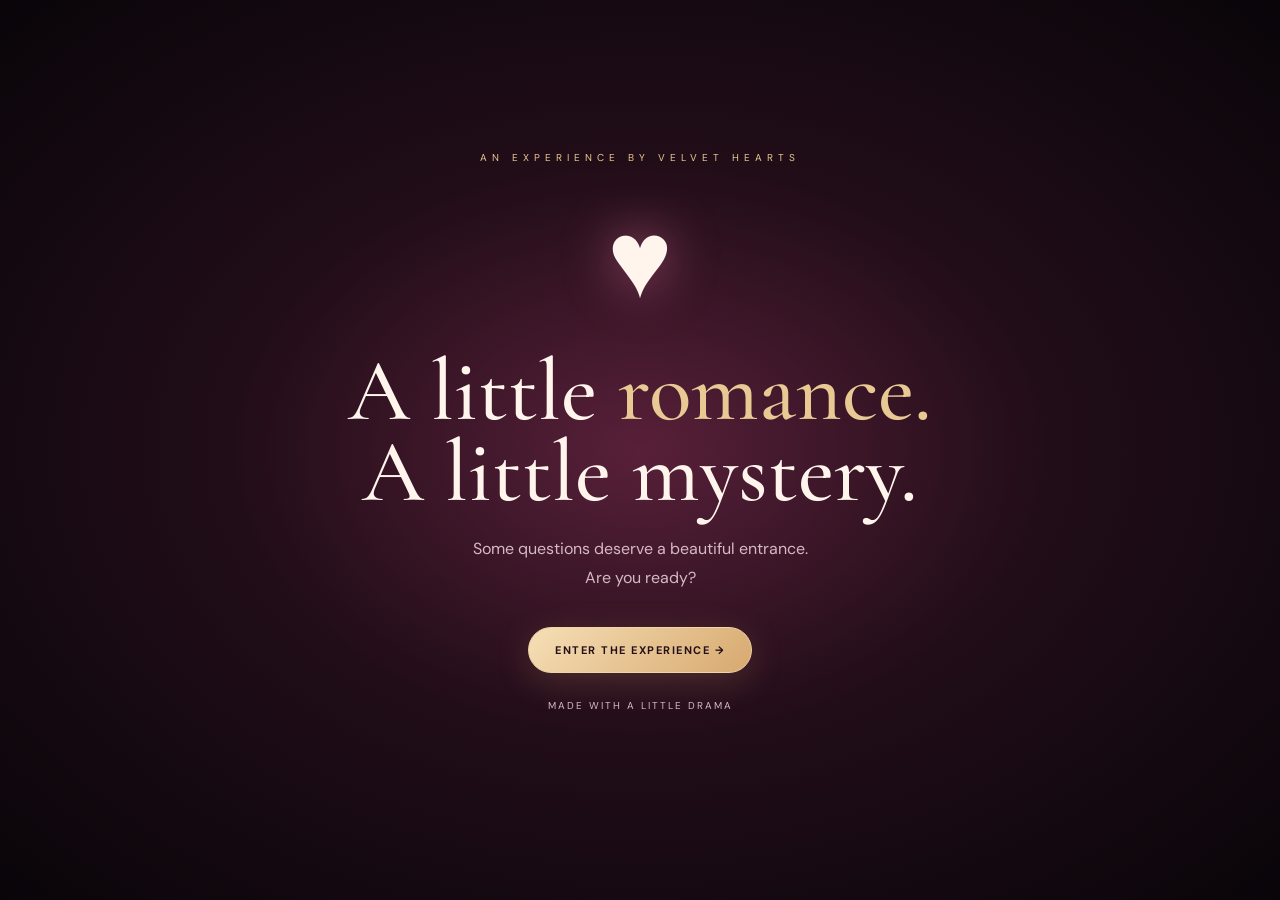
==== love-me/index.html @ 72090969 "Build complete Velvet Hearts website" ====
<!DOCTYPE html>
<html lang="en">
<head>
<meta charset="UTF-8">
<meta name="viewport" content="width=device-width, initial-scale=1.0">
<meta name="theme-color" content="#16090f">
<title>Velvet Hearts ❤️</title>

<link rel="preconnect" href="https://fonts.googleapis.com">
<link href="https://fonts.googleapis.com/css2?family=Cormorant+Garamond:wght@400;500;600;700&family=DM+Sans:wght@400;500;600;700&display=swap" rel="stylesheet">

<style>
:root {
  --wine: #4b142a;
  --rose: #e99ab0;
  --gold: #e8c994;
  --cream: #fff5ed;
  --muted: #d6b9c5;
}

* { box-sizing: border-box; }

body {
  margin: 0;
  min-height: 100vh;
  background:
    radial-gradient(ellipse at 50% 0%, #572038 0%, transparent 52%),
    linear-gradient(145deg, #10070c, #24101b 55%, #10070c);
  color: var(--cream);
  font-family: "DM Sans", sans-serif;
  overflow-x: hidden;
}

button, input { font: inherit; }

button { cursor: pointer; }

#intro {
  position: fixed;
  inset: 0;
  z-index: 10;
  display: grid;
  place-items: center;
  padding: 24px;
  text-align: center;
  background:
    radial-gradient(ellipse at center, #582039 0%, #210d18 45%, #090509 100%);
  transition: opacity 1s ease, visibility 1s ease;
}

#intro.hide {
  opacity: 0;
  visibility: hidden;
  pointer-events: none;
}

.intro-content {
  max-width: 650px;
  animation: rise 1.5s ease both;
}

.eyebrow {
  color: var(--gold);
  text-transform: uppercase;
  letter-spacing: 5px;
  font-size: 10px;
  margin-bottom: 24px;
}

.intro-heart {
  font-size: clamp(65px, 14vw, 110px);
  display: block;
  margin: 0 0 20px;
  filter: drop-shadow(0 0 25px #f27eab88);
  animation: heartbeat 2s infinite;
}

h1, h2, .serif {
  font-family: "Cormorant Garamond", Georgia, serif;
  font-weight: 500;
}

#intro h1 {
  font-size: clamp(48px, 10vw, 88px);
  line-height: .92;
  margin: 0 0 22px;
}

#intro p {
  color: var(--muted);
  line-height: 1.8;
  margin-bottom: 34px;
}

.gold { color: var(--gold); }

.primary-btn {
  border: 1px solid #f1d5a4;
  color: #251018;
  background: linear-gradient(135deg, #f6dfb6, #d7a96f);
  border-radius: 999px;
  padding: 15px 26px;
  letter-spacing: 1.5px;
  font-size: 11px;
  font-weight: 700;
  text-transform: uppercase;
  box-shadow: 0 8px 35px #d9a76c30;
  transition: transform .25s, box-shadow .25s;
}

.primary-btn:hover {
  transform: translateY(-3px);
  box-shadow: 0 12px 40px #d9a76c55;
}

#app {
  min-height: 100vh;
  display: grid;
  place-items: center;
  padding: 35px 18px;
}

.card {
  width: min(100%, 520px);
  position: relative;
  overflow: hidden;
  text-align: center;
  padding: clamp(28px, 7vw, 48px) clamp(20px, 6vw, 42px);
  border: 1px solid #f0c5d322;
  border-radius: 28px;
  background: linear-gradient(145deg, #ffffff0d, #ffffff04);
  box-shadow: 0 25px 100px #00000050, inset 0 1px #ffffff12;
  backdrop-filter: blur(18px);
  animation: rise .8s ease both;
}

.card::before {
  content: "";
  position: absolute;
  top: 0;
  left: 18%;
  right: 18%;
  height: 1px;
  background: linear-gradient(90deg, transparent, var(--gold), transparent);
}

.brand {
  font-size: 10px;
  letter-spacing: 4px;
  text-transform: uppercase;
  color: var(--gold);
  margin-bottom: 28px;
}

.screen { display: none; }
.screen.active { display: block; animation: rise .6s ease both; }

h2 {
  font-size: clamp(40px, 9vw, 62px);
  line-height: .98;
  margin: 12px 0 18px;
}

.description {
  color: var(--muted);
  line-height: 1.8;
  font-size: 14px;
  margin: 0 auto 26px;
  max-width: 360px;
}

.ornament {
  color: var(--rose);
  font-size: 27px;
  margin: 5px 0 16px;
}

input {
  width: 100%;
  border: 1px solid #f0c5d333;
  background: #ffffff08;
  color: white;
  border-radius: 14px;
  padding: 16px;
  outline: none;
  text-align: center;
  margin-bottom: 16px;
}

input::placeholder { color: #c6a7b4; }

input:focus { border-color: var(--rose); }

.actions {
  display: flex;
  flex-wrap: wrap;
  justify-content: center;
  gap: 12px;
  margin-top: 24px;
}

.secondary-btn {
  border: 1px solid #f0c5d344;
  color: var(--cream);
  background: #ffffff08;
  border-radius: 999px;
  padding: 14px 24px;
  transition: transform .2s, background .2s;
}

.secondary-btn:hover {
  transform: translateY(-2px);
  background: #ffffff15;
}

.big-heart {
  font-size: 55px;
  margin: 18px 0;
  animation: heartbeat 1.8s infinite;
}

.result-title {
  font-size: clamp(38px, 8vw, 56px);
  line-height: 1;
  margin: 14px 0;
}

.result-message {
  color: var(--muted);
  line-height: 1.9;
  font-size: 14px;
  margin: 20px 0;
}

.disclaimer {
  color: #d7b3c2;
  font-size: 11px;
  line-height: 1.7;
  margin-top: 25px;
}

footer {
  color: #b996a6;
  font-size: 10px;
  letter-spacing: 1px;
  margin-top: 28px;
}

.particle {
  position: fixed;
  bottom: -35px;
  z-index: 0;
  pointer-events: none;
  opacity: 0;
  animation: floatUp linear forwards;
}

#app { position: relative; z-index: 1; }

@keyframes rise {
  from { opacity: 0; transform: translateY(18px); }
  to { opacity: 1; transform: translateY(0); }
}

@keyframes heartbeat {
  0%, 100% { transform: scale(1); }
  12% { transform: scale(1.09); }
  24% { transform: scale(1); }
  36% { transform: scale(1.05); }
}

@keyframes floatUp {
  0% { opacity: 0; transform: translateY(0) rotate(0deg); }
  15% { opacity: .55; }
  85% { opacity: .35; }
  100% { opacity: 0; transform: translateY(-110vh) rotate(35deg); }
}

@media (prefers-reduced-motion: reduce) {
  *, *::before, *::after {
    animation-duration: .01ms !important;
    animation-iteration-count: 1 !important;
    scroll-behavior: auto !important;
  }
}
</style>
</head>

<body>

<section id="intro">
  <div class="intro-content">
    <div class="eyebrow">An experience by Velvet Hearts</div>
    <span class="intro-heart">♥</span>
    <h1>A little <span class="gold">romance.</span><br>A little mystery.</h1>
    <p>Some questions deserve a beautiful entrance.<br>Are you ready?</p>
    <button class="primary-btn" id="enterBtn">Enter the experience →</button>
    <p style="font-size:10px;letter-spacing:2px;margin-top:24px">MADE WITH A LITTLE DRAMA</p>
  </div>
</section>

<main id="app">
  <article class="card">
    <div class="brand">♥ Velvet Hearts ♥</div>

    <section id="nameScreen" class="screen active">
      <div class="ornament">✦</div>
      <p class="eyebrow">A private little question</p>
      <h2>Before we<br><span class="gold">begin...</span></h2>
      <p class="description">Tell me what to call you, so this little experience feels a little more personal.</p>
      <form id="nameForm">
        <input id="nameInput" type="text" maxlength="40" placeholder="Enter your name..." autocomplete="given-name" required>
        <button class="primary-btn" type="submit">Continue with love →</button>
      </form>
    </section>

    <section id="questionScreen" class="screen">
      <div class="ornament">♡</div>
      <p class="eyebrow">A question just for you</p>
      <h2 id="questionTitle">One little question...</h2>
      <p class="description">I've been meaning to ask you something. Take a breath, and choose honestly.</p>
      <div class="big-heart">💗</div>
      <h2 style="font-size:clamp(32px,7vw,45px)">Will you be my girlfriend?</h2>
      <div class="actions">
        <button id="yesBtn" class="primary-btn">YES ♥</button>
        <button id="noBtn" class="secondary-btn">No, sorry</button>
      </div>
    </section>

    <section id="resultScreen" class="screen">
      <div class="ornament">✦ ♡ ✦</div>
      <p class="eyebrow">The plot twist</p>
      <h2 class="result-title">Got you, <span id="resultName" class="gold">darling</span>!</h2>
      <div class="big-heart">😈</div>
      <p id="resultMessage" class="result-message"></p>
      <p class="disclaimer">No hard feelings, please. This was a playful prank, not a real relationship proposal. ❤️</p>
      <button id="restartBtn" class="primary-btn">Experience it again ↻</button>
    </section>

    <footer>MADE WITH DRAMA & A LITTLE MISCHIEF</footer>
  </article>
</main>

<script>
const intro = document.getElementById("intro");
const enterBtn = document.getElementById("enterBtn");
const nameForm = document.getElementById("nameForm");
const nameInput = document.getElementById("nameInput");
const questionTitle = document.getElementById("questionTitle");
const resultName = document.getElementById("resultName");
const resultMessage = document.getElementById("resultMessage");

let visitorName = "darling";
let introTimer;

function showScreen(id) {
  document.querySelectorAll(".screen").forEach(screen => {
    screen.classList.remove("active");
  });
  document.getElementById(id).classList.add("active");
}

function enterExperience() {
  intro.classList.add("hide");
  clearTimeout(introTimer);
}

enterBtn.addEventListener("click", enterExperience);

introTimer = setTimeout(enterExperience, 15000);

document.addEventListener("keydown", event => {
  if (event.key === "Escape") enterExperience();
});

nameForm.addEventListener("submit", event => {
  event.preventDefault();

  visitorName = nameInput.value.trim().slice(0, 40);
  if (!visitorName) {
    nameInput.focus();
    return;
  }

  questionTitle.textContent = `Alright, ${visitorName}...`;
  showScreen("questionScreen");
});

function revealPrank(answer) {
  resultName.textContent = visitorName;

  if (answer === "yes") {
    resultMessage.textContent =
      `Awww, ${visitorName}, you actually said YES! 😭❤️ I hope you didn't start planning our wedding already, because... I'm relationship intolerant. IT WAS A PRANK! 😂💀`;
  } else {
    resultMessage.textContent =
      `Wow, ${visitorName}! You said NO! 😂💔 Either way, I have a confession: I'm relationship intolerant. IT WAS A PRANK! You have officially survived Velvet Hearts. 😈❤️`;
  }

  showScreen("resultScreen");
  burstHearts();
}

document.getElementById("yesBtn").addEventListener("click", () => {
  revealPrank("yes");
});

document.getElementById("noBtn").addEventListener("click", () => {
  revealPrank("no");
});

document.getElementById("restartBtn").addEventListener("click", () => {
  nameInput.value = "";
  visitorName = "darling";
  showScreen("nameScreen");
});

function burstHearts() {
  for (let i = 0; i < 18; i++) {
    setTimeout(createParticle, i * 90);
  }
}

function createParticle() {
  const particle = document.createElement("span");
  particle.className = "particle";
  particle.textContent = ["♥", "♡", "✦", "💗"][Math.floor(Math.random() * 4)];
  particle.style.left = Math.random() * 100 + "vw";
  particle.style.fontSize = (12 + Math.random() * 18) + "px";
  particle.style.color = ["#e99ab0", "#e8c994", "#fff5ed"][Math.floor(Math.random() * 3)];
  particle.style.animationDuration = (5 + Math.random() * 5) + "s";
  document.body.appendChild(particle);
  particle.addEventListener("animationend", () => particle.remove());
}

setInterval(createParticle, 900);
</script>
</body>
</html>
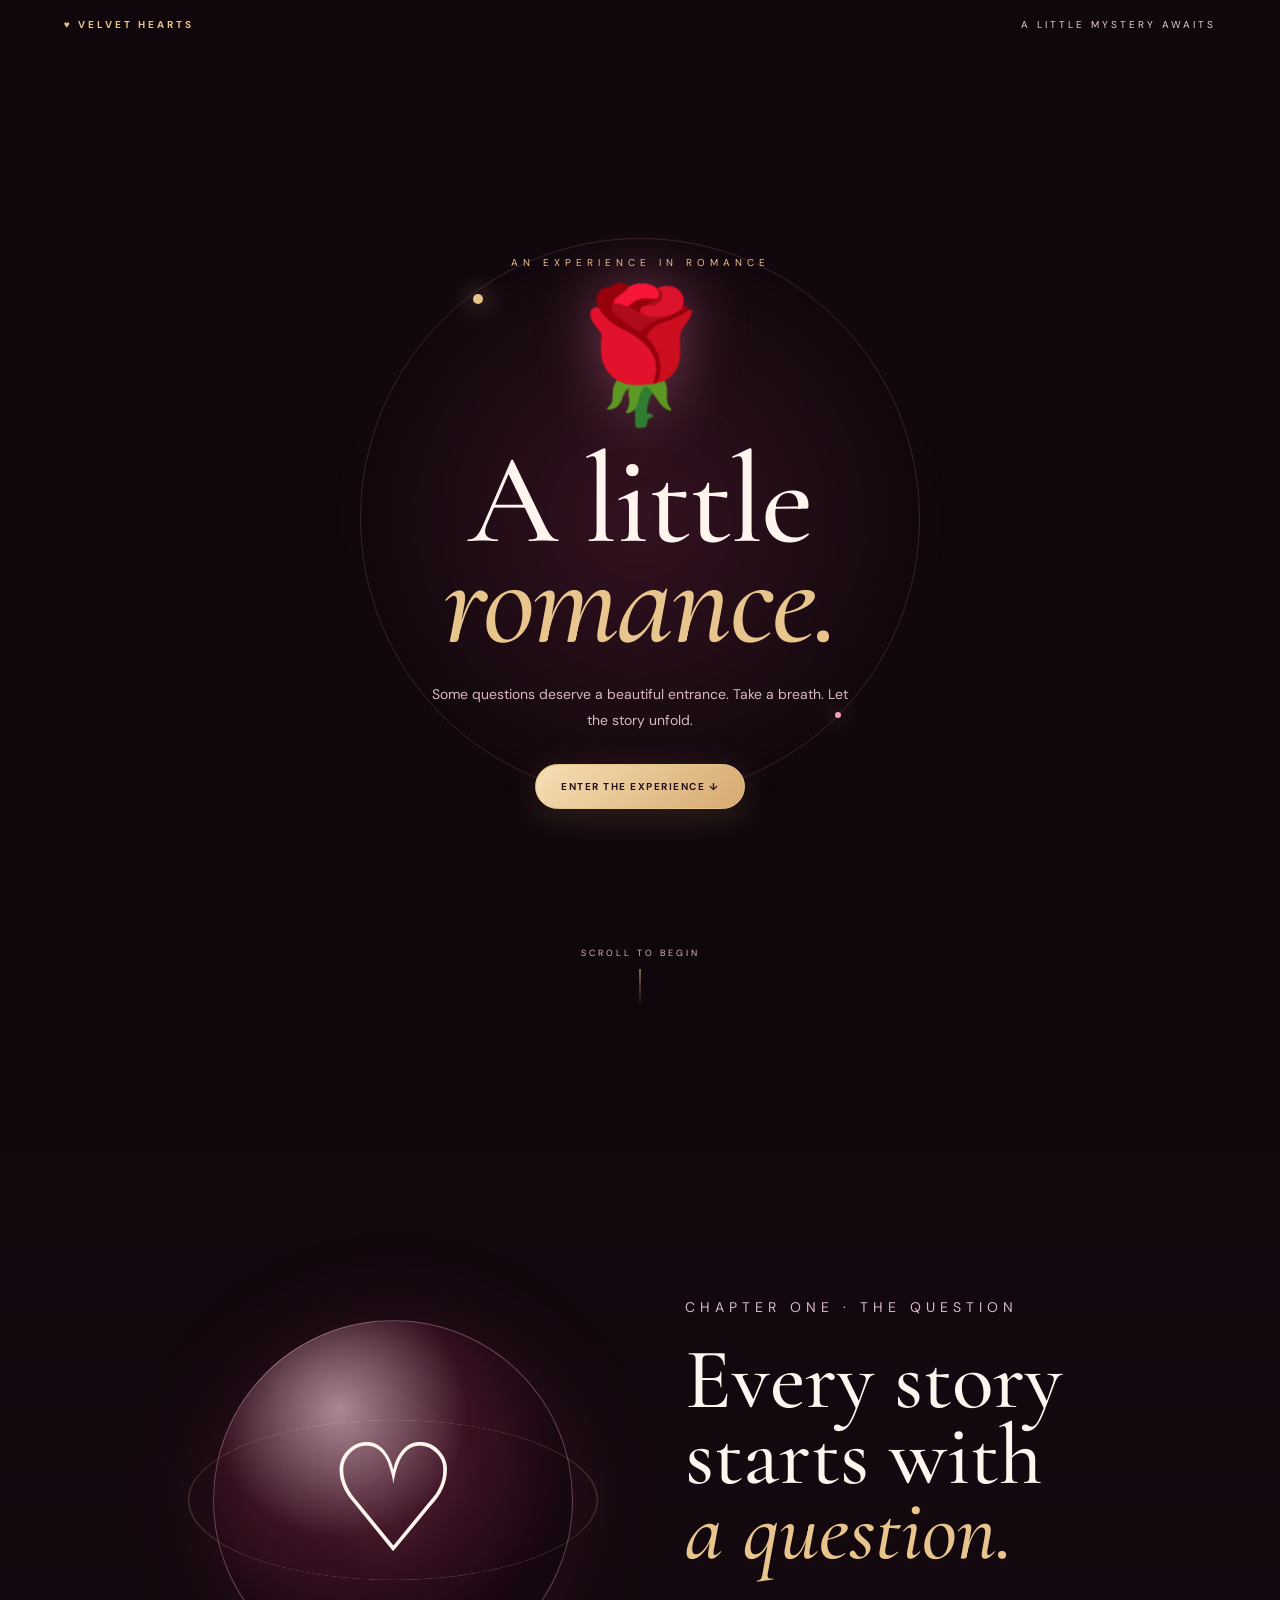
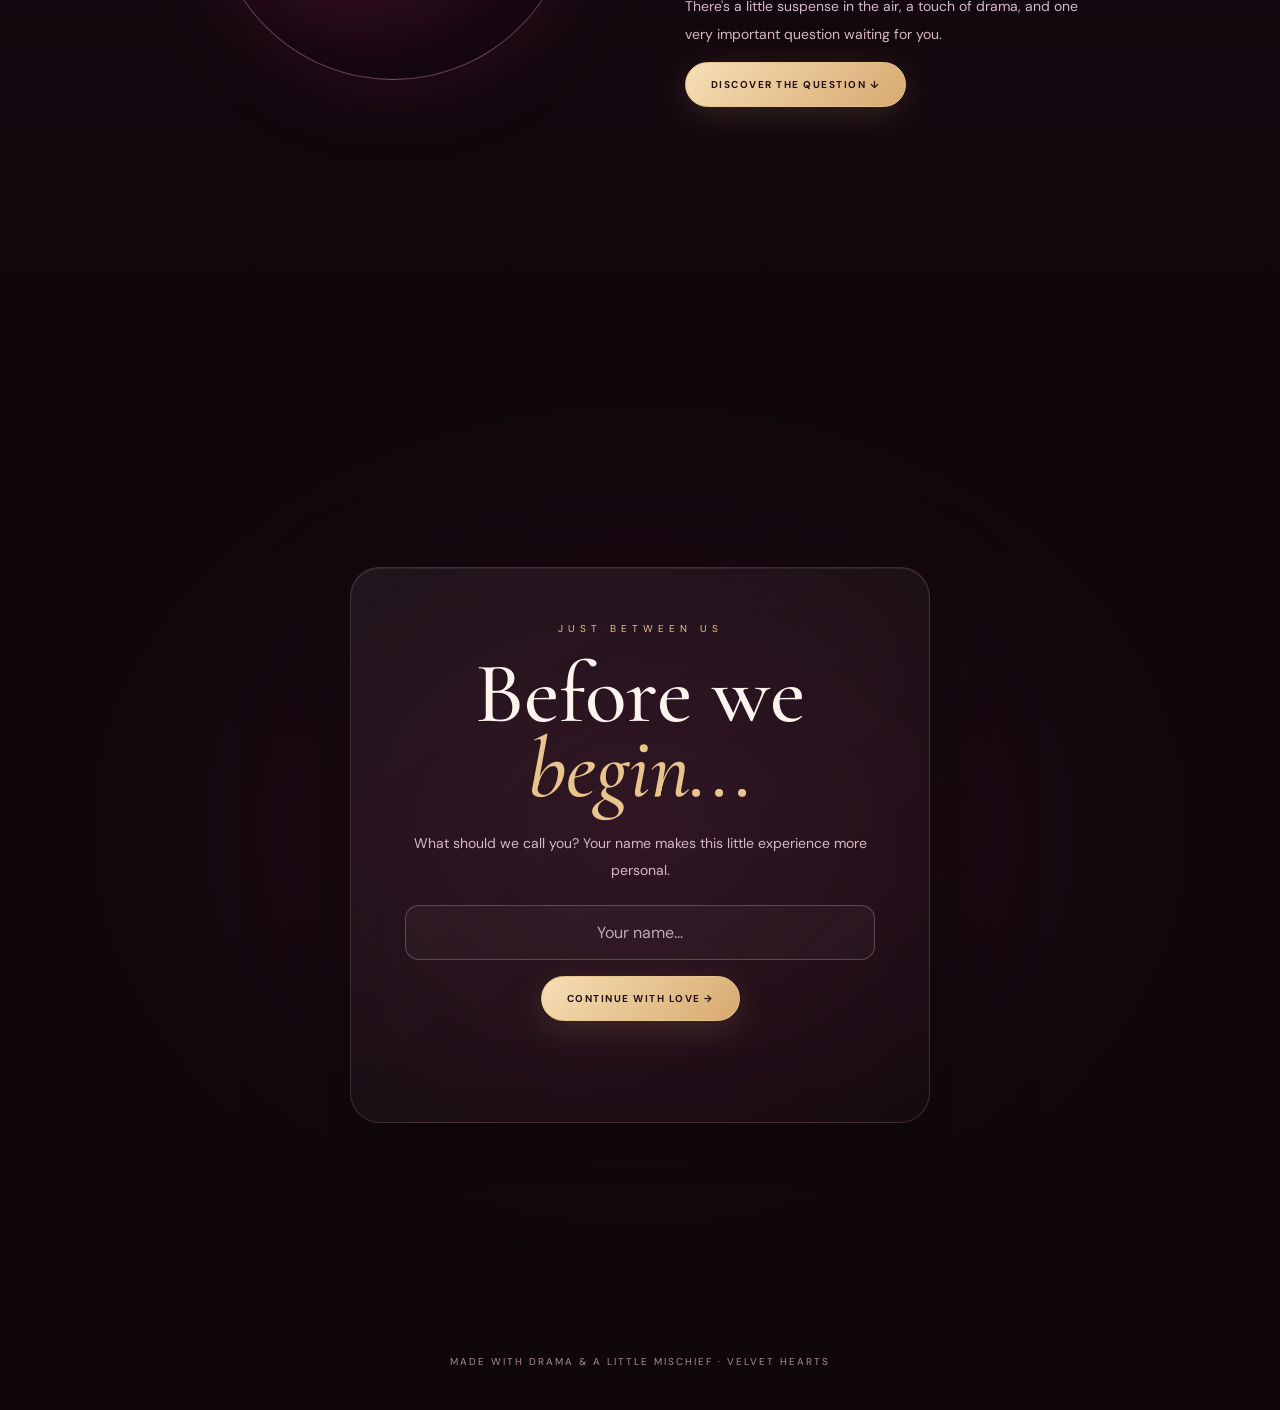
==== commit 953582f4: "Update Festus website link preview" ====
--- a/love-me/index.html
+++ b/love-me/index.html
@@ -1,440 +1,156 @@
-
-<!DOCTYPE html>
+<!doctype html>
 <html lang="en">
 <head>
-<meta charset="UTF-8">
-<meta name="viewport" content="width=device-width, initial-scale=1.0">
-<meta name="theme-color" content="#16090f">
-<title>Velvet Hearts ❤️</title>
-
+<meta charset="utf-8">
+<meta name="viewport" content="width=device-width, initial-scale=1">
+<meta name="theme-color" content="#170910">
+<title>Festus — A Cinematic Little Surprise</title>
+<meta name="description" content="A cinematic little romantic surprise by Festus.">
+<meta property="og:title" content="Festus — A Cinematic Little Surprise">
+<meta property="og:description" content="A cinematic little romantic surprise by Festus.">
+<meta property="og:type" content="website">
+<meta property="og:url" content="https://festimo180.github.io/code-timer/">
 <link rel="preconnect" href="https://fonts.googleapis.com">
+<link rel="preconnect" href="https://fonts.gstatic.com" crossorigin>
 <link href="https://fonts.googleapis.com/css2?family=Cormorant+Garamond:wght@400;500;600;700&family=DM+Sans:wght@400;500;600;700&display=swap" rel="stylesheet">
-
 <style>
-:root {
-  --wine: #4b142a;
-  --rose: #e99ab0;
-  --gold: #e8c994;
-  --cream: #fff5ed;
-  --muted: #d6b9c5;
-}
-
-* { box-sizing: border-box; }
-
-body {
-  margin: 0;
-  min-height: 100vh;
-  background:
-    radial-gradient(ellipse at 50% 0%, #572038 0%, transparent 52%),
-    linear-gradient(145deg, #10070c, #24101b 55%, #10070c);
-  color: var(--cream);
-  font-family: "DM Sans", sans-serif;
-  overflow-x: hidden;
-}
-
-button, input { font: inherit; }
-
-button { cursor: pointer; }
-
-#intro {
-  position: fixed;
-  inset: 0;
-  z-index: 10;
-  display: grid;
-  place-items: center;
-  padding: 24px;
-  text-align: center;
-  background:
-    radial-gradient(ellipse at center, #582039 0%, #210d18 45%, #090509 100%);
-  transition: opacity 1s ease, visibility 1s ease;
-}
-
-#intro.hide {
-  opacity: 0;
-  visibility: hidden;
-  pointer-events: none;
-}
-
-.intro-content {
-  max-width: 650px;
-  animation: rise 1.5s ease both;
-}
-
-.eyebrow {
-  color: var(--gold);
-  text-transform: uppercase;
-  letter-spacing: 5px;
-  font-size: 10px;
-  margin-bottom: 24px;
-}
-
-.intro-heart {
-  font-size: clamp(65px, 14vw, 110px);
-  display: block;
-  margin: 0 0 20px;
-  filter: drop-shadow(0 0 25px #f27eab88);
-  animation: heartbeat 2s infinite;
-}
-
-h1, h2, .serif {
-  font-family: "Cormorant Garamond", Georgia, serif;
-  font-weight: 500;
-}
-
-#intro h1 {
-  font-size: clamp(48px, 10vw, 88px);
-  line-height: .92;
-  margin: 0 0 22px;
-}
-
-#intro p {
-  color: var(--muted);
-  line-height: 1.8;
-  margin-bottom: 34px;
-}
-
-.gold { color: var(--gold); }
-
-.primary-btn {
-  border: 1px solid #f1d5a4;
-  color: #251018;
-  background: linear-gradient(135deg, #f6dfb6, #d7a96f);
-  border-radius: 999px;
-  padding: 15px 26px;
-  letter-spacing: 1.5px;
-  font-size: 11px;
-  font-weight: 700;
-  text-transform: uppercase;
-  box-shadow: 0 8px 35px #d9a76c30;
-  transition: transform .25s, box-shadow .25s;
-}
-
-.primary-btn:hover {
-  transform: translateY(-3px);
-  box-shadow: 0 12px 40px #d9a76c55;
-}
-
-#app {
-  min-height: 100vh;
-  display: grid;
-  place-items: center;
-  padding: 35px 18px;
-}
-
-.card {
-  width: min(100%, 520px);
-  position: relative;
-  overflow: hidden;
-  text-align: center;
-  padding: clamp(28px, 7vw, 48px) clamp(20px, 6vw, 42px);
-  border: 1px solid #f0c5d322;
-  border-radius: 28px;
-  background: linear-gradient(145deg, #ffffff0d, #ffffff04);
-  box-shadow: 0 25px 100px #00000050, inset 0 1px #ffffff12;
-  backdrop-filter: blur(18px);
-  animation: rise .8s ease both;
-}
-
-.card::before {
-  content: "";
-  position: absolute;
-  top: 0;
-  left: 18%;
-  right: 18%;
-  height: 1px;
-  background: linear-gradient(90deg, transparent, var(--gold), transparent);
-}
-
-.brand {
-  font-size: 10px;
-  letter-spacing: 4px;
-  text-transform: uppercase;
-  color: var(--gold);
-  margin-bottom: 28px;
-}
-
-.screen { display: none; }
-.screen.active { display: block; animation: rise .6s ease both; }
-
-h2 {
-  font-size: clamp(40px, 9vw, 62px);
-  line-height: .98;
-  margin: 12px 0 18px;
-}
-
-.description {
-  color: var(--muted);
-  line-height: 1.8;
-  font-size: 14px;
-  margin: 0 auto 26px;
-  max-width: 360px;
-}
-
-.ornament {
-  color: var(--rose);
-  font-size: 27px;
-  margin: 5px 0 16px;
-}
-
-input {
-  width: 100%;
-  border: 1px solid #f0c5d333;
-  background: #ffffff08;
-  color: white;
-  border-radius: 14px;
-  padding: 16px;
-  outline: none;
-  text-align: center;
-  margin-bottom: 16px;
-}
-
-input::placeholder { color: #c6a7b4; }
-
-input:focus { border-color: var(--rose); }
-
-.actions {
-  display: flex;
-  flex-wrap: wrap;
-  justify-content: center;
-  gap: 12px;
-  margin-top: 24px;
-}
-
-.secondary-btn {
-  border: 1px solid #f0c5d344;
-  color: var(--cream);
-  background: #ffffff08;
-  border-radius: 999px;
-  padding: 14px 24px;
-  transition: transform .2s, background .2s;
-}
-
-.secondary-btn:hover {
-  transform: translateY(-2px);
-  background: #ffffff15;
-}
-
-.big-heart {
-  font-size: 55px;
-  margin: 18px 0;
-  animation: heartbeat 1.8s infinite;
-}
-
-.result-title {
-  font-size: clamp(38px, 8vw, 56px);
-  line-height: 1;
-  margin: 14px 0;
-}
-
-.result-message {
-  color: var(--muted);
-  line-height: 1.9;
-  font-size: 14px;
-  margin: 20px 0;
-}
-
-.disclaimer {
-  color: #d7b3c2;
-  font-size: 11px;
-  line-height: 1.7;
-  margin-top: 25px;
-}
-
-footer {
-  color: #b996a6;
-  font-size: 10px;
-  letter-spacing: 1px;
-  margin-top: 28px;
-}
-
-.particle {
-  position: fixed;
-  bottom: -35px;
-  z-index: 0;
-  pointer-events: none;
-  opacity: 0;
-  animation: floatUp linear forwards;
-}
-
-#app { position: relative; z-index: 1; }
-
-@keyframes rise {
-  from { opacity: 0; transform: translateY(18px); }
-  to { opacity: 1; transform: translateY(0); }
-}
-
-@keyframes heartbeat {
-  0%, 100% { transform: scale(1); }
-  12% { transform: scale(1.09); }
-  24% { transform: scale(1); }
-  36% { transform: scale(1.05); }
-}
-
-@keyframes floatUp {
-  0% { opacity: 0; transform: translateY(0) rotate(0deg); }
-  15% { opacity: .55; }
-  85% { opacity: .35; }
-  100% { opacity: 0; transform: translateY(-110vh) rotate(35deg); }
-}
-
-@media (prefers-reduced-motion: reduce) {
-  *, *::before, *::after {
-    animation-duration: .01ms !important;
-    animation-iteration-count: 1 !important;
-    scroll-behavior: auto !important;
-  }
-}
+:root{--wine:#250b19;--wine2:#4c142d;--rose:#f0a0b8;--gold:#e8c58c;--cream:#fff4ee;--muted:#d5b9c5}
+*{box-sizing:border-box}
+html{scroll-behavior:smooth;background:#10070c}
+body{margin:0;background:#10070c;color:var(--cream);font-family:"DM Sans",sans-serif;overflow-x:hidden}
+body::before{content:"";position:fixed;inset:0;z-index:-2;background:radial-gradient(ellipse at 50% 5%,#572038 0%,transparent 46%),linear-gradient(150deg,#10070c,#21101b 52%,#0b0609)}
+button,input{font:inherit}button{cursor:pointer}
+a{color:inherit}
+#petals{position:fixed;inset:0;pointer-events:none;z-index:5;overflow:hidden}
+.petal{position:absolute;top:-8vh;color:var(--rose);opacity:0;animation:fall linear forwards;text-shadow:0 0 18px #f0a0b866}
+@keyframes fall{0%{transform:translate3d(0,-5vh,0) rotate(0);opacity:0}10%{opacity:.6}90%{opacity:.4}100%{transform:translate3d(var(--drift),115vh,0) rotate(500deg);opacity:0}}
+.nav{position:fixed;z-index:20;top:0;left:0;width:100%;display:flex;justify-content:space-between;align-items:center;padding:18px clamp(18px,5vw,64px);background:linear-gradient(#12070dbb,transparent);font-size:10px;letter-spacing:3px;text-transform:uppercase}
+.brand{color:var(--gold);font-weight:700}
+.nav-note{color:#e8cfdb}
+.scene{position:relative;min-height:100svh;display:grid;place-items:center;padding:100px 22px 70px;isolation:isolate}
+.hero{min-height:115svh;overflow:hidden;text-align:center}
+.hero-glow{position:absolute;width:min(75vw,650px);aspect-ratio:1;border-radius:50%;background:radial-gradient(circle,#b53c6c38,transparent 66%);filter:blur(8px);animation:glow 7s ease-in-out infinite alternate;z-index:-1}
+@keyframes glow{from{transform:scale(.8) translateY(20px)}to{transform:scale(1.15) translateY(-25px)}}
+.orbit{position:absolute;width:min(78vw,560px);aspect-ratio:1;border:1px solid #f0a0b82b;border-radius:50%;animation:orbit 28s linear infinite;z-index:-1}
+.orbit:before,.orbit:after{content:"";position:absolute;width:10px;height:10px;border-radius:50%;background:var(--gold);box-shadow:0 0 24px var(--gold)}
+.orbit:before{top:10%;left:20%}.orbit:after{bottom:14%;right:14%;width:6px;height:6px;background:var(--rose)}
+@keyframes orbit{to{transform:rotate(360deg)}}
+.rose-emblem{font-size:clamp(68px,14vw,130px);line-height:1;filter:drop-shadow(0 0 30px #f078a066);animation:float 5s ease-in-out infinite;display:block;margin:20px 0 30px}
+@keyframes float{0%,100%{transform:translateY(0) rotate(-4deg) scale(1)}50%{transform:translateY(-18px) rotate(5deg) scale(1.05)}}
+.kicker{font-size:10px;letter-spacing:5px;text-transform:uppercase;color:var(--gold);margin:0 0 22px}
+h1,h2,.serif{font-family:"Cormorant Garamond",Georgia,serif;font-weight:500}
+.hero h1{font-size:clamp(58px,12vw,128px);line-height:.78;letter-spacing:-2px;margin:0}
+.hero h1 span{color:var(--gold);font-style:italic}
+.hero-copy{max-width:440px;color:var(--muted);line-height:1.9;font-size:14px;margin:30px auto}
+.btn{border:1px solid var(--gold);border-radius:999px;padding:15px 25px;background:linear-gradient(135deg,#f6dfb6,#d7a96f);color:#251018;text-transform:uppercase;font-size:10px;font-weight:700;letter-spacing:1.5px;box-shadow:0 8px 36px #d9a76c2c;transition:transform .25s,box-shadow .25s}
+.btn:hover{transform:translateY(-3px);box-shadow:0 12px 42px #d9a76c55}
+.scroll-cue{position:absolute;bottom:28px;left:50%;transform:translateX(-50%);font-size:9px;letter-spacing:3px;text-transform:uppercase;color:#d8b8c7;display:grid;gap:10px;justify-items:center}
+.scroll-cue i{display:block;width:1px;height:38px;background:linear-gradient(var(--gold),transparent);animation:cue 1.5s infinite}
+@keyframes cue{50%{transform:scaleY(.5);transform-origin:top}}
+.story{background:linear-gradient(180deg,transparent,#170912aa,transparent)}
+.story-inner{width:min(100%,900px);display:grid;grid-template-columns:1fr 1fr;gap:clamp(30px,7vw,90px);align-items:center}
+.story-art{position:relative;min-height:440px;display:grid;place-items:center}
+.glass-orb{width:min(70vw,360px);aspect-ratio:1;border-radius:50%;display:grid;place-items:center;background:radial-gradient(circle at 35% 25%,#f6c8d7aa,#a72d5b44 36%,#210a17 70%);border:1px solid #f3c3d64d;box-shadow:inset -20px -25px 70px #09040999,0 0 100px #d8497a20;animation:float 6s ease-in-out infinite}
+.glass-orb span{font-size:clamp(80px,15vw,150px);filter:drop-shadow(0 0 24px #ffb0c877)}
+.ring{position:absolute;width:min(80vw,410px);aspect-ratio:1;border:1px solid #e8c58c4d;border-radius:50%;transform:rotateX(67deg) rotate(-18deg);animation:ring 12s linear infinite}
+@keyframes ring{to{transform:rotateX(67deg) rotate(342deg)}}
+.story h2,.question h2{font-size:clamp(48px,8vw,86px);line-height:.88;margin:0 0 22px}
+.story h2 span,.question h2 span{color:var(--gold);font-style:italic}
+.story p{font-size:14px;line-height:2;color:var(--muted);max-width:420px}
+.question{min-height:110svh;text-align:center;background:radial-gradient(ellipse at center,#43152b88,transparent 62%)}
+.panel{width:min(100%,580px);padding:clamp(26px,6vw,54px);border:1px solid #f0c5d32b;border-radius:30px;background:linear-gradient(145deg,#ffffff0d,#ffffff03);box-shadow:0 30px 100px #0007,inset 0 1px #ffffff12;backdrop-filter:blur(18px)}
+.field{width:100%;border:1px solid #f0c5d344;background:#ffffff08;color:white;border-radius:14px;padding:16px;margin:8px 0 16px;outline:none;text-align:center}
+.field:focus{border-color:var(--rose)}
+.field::placeholder{color:#c6a7b4}
+.answer-row{display:flex;gap:12px;justify-content:center;flex-wrap:wrap;margin-top:24px}
+.secondary{border:1px solid #f0c5d344;color:var(--cream);background:#ffffff08;border-radius:999px;padding:14px 25px}
+.message{color:var(--muted);line-height:1.9;font-size:14px}
+#result{display:none}
+#result.visible{display:block;animation:reveal .8s ease both}
+#formArea.hidden{display:none}
+@keyframes reveal{from{opacity:0;transform:translateY(28px) scale(.97);filter:blur(5px)}to{opacity:1;transform:none;filter:blur(0)}}
+.notice{font-size:12px;line-height:1.6;color:#e7c9d5;margin-top:15px;min-height:20px}
+.footer{padding:30px 20px 42px;text-align:center;color:#a98b99;font-size:10px;letter-spacing:2px}
+.reveal-heart{font-size:64px;animation:heartbeat 1.7s infinite;display:block;margin:18px}
+@keyframes heartbeat{0%,100%{transform:scale(1)}12%{transform:scale(1.09)}24%{transform:scale(1)}36%{transform:scale(1.05)}}
+[data-reveal]{opacity:0;transform:translateY(38px);transition:opacity .9s ease,transform .9s cubic-bezier(.2,.7,.2,1)}
+[data-reveal].shown{opacity:1;transform:none}
+.progress{position:fixed;z-index:30;top:0;left:0;height:2px;width:0;background:linear-gradient(90deg,var(--rose),var(--gold))}
+@media(max-width:700px){.story-inner{grid-template-columns:1fr;gap:0}.story-art{min-height:300px;order:2}.story-copy{order:1}.scene{padding-left:18px;padding-right:18px}.hero{min-height:105svh}.nav{padding:16px 18px}.nav-note{letter-spacing:1px}.panel{border-radius:24px}}
+@media(prefers-reduced-motion:reduce){*,*::before,*::after{animation-duration:.01ms!important;animation-iteration-count:1!important;scroll-behavior:auto!important;transition-duration:.01ms!important}}
 </style>
 </head>
-
 <body>
-
-<section id="intro">
-  <div class="intro-content">
-    <div class="eyebrow">An experience by Velvet Hearts</div>
-    <span class="intro-heart">♥</span>
-    <h1>A little <span class="gold">romance.</span><br>A little mystery.</h1>
-    <p>Some questions deserve a beautiful entrance.<br>Are you ready?</p>
-    <button class="primary-btn" id="enterBtn">Enter the experience →</button>
-    <p style="font-size:10px;letter-spacing:2px;margin-top:24px">MADE WITH A LITTLE DRAMA</p>
+<div class="progress" id="progress"></div><div id="petals" aria-hidden="true"></div>
+<nav class="nav"><div class="brand">♥ Velvet Hearts</div><div class="nav-note">A little mystery awaits</div></nav>
+<section class="scene hero" id="top">
+  <div class="hero-glow"></div><div class="orbit"></div>
+  <div data-reveal class="hero-content">
+    <p class="kicker">An experience in romance</p>
+    <span class="rose-emblem" aria-hidden="true">🌹</span>
+    <h1>A little<br><span>romance.</span></h1>
+    <p class="hero-copy">Some questions deserve a beautiful entrance. Take a breath. Let the story unfold.</p>
+    <button class="btn" id="beginBtn">Enter the experience ↓</button>
+  </div>
+  <div class="scroll-cue">Scroll to begin<i></i></div>
+</section>
+<section class="scene story" id="story">
+  <div class="story-inner">
+    <div class="story-art" data-reveal><div class="ring"></div><div class="glass-orb"><span>♡</span></div></div>
+    <div class="story-copy" data-reveal><p class="kicker">Chapter one · The question</p><h2>Every story<br>starts with<br><span>a question.</span></h2><p>There's a little suspense in the air, a touch of drama, and one very important question waiting for you.</p><button class="btn" id="questionBtn">Discover the question ↓</button></div>
   </div>
 </section>
-
-<main id="app">
-  <article class="card">
-    <div class="brand">♥ Velvet Hearts ♥</div>
-
-    <section id="nameScreen" class="screen active">
-      <div class="ornament">✦</div>
-      <p class="eyebrow">A private little question</p>
-      <h2>Before we<br><span class="gold">begin...</span></h2>
-      <p class="description">Tell me what to call you, so this little experience feels a little more personal.</p>
-      <form id="nameForm">
-        <input id="nameInput" type="text" maxlength="40" placeholder="Enter your name..." autocomplete="given-name" required>
-        <button class="primary-btn" type="submit">Continue with love →</button>
-      </form>
-    </section>
-
-    <section id="questionScreen" class="screen">
-      <div class="ornament">♡</div>
-      <p class="eyebrow">A question just for you</p>
-      <h2 id="questionTitle">One little question...</h2>
-      <p class="description">I've been meaning to ask you something. Take a breath, and choose honestly.</p>
-      <div class="big-heart">💗</div>
-      <h2 style="font-size:clamp(32px,7vw,45px)">Will you be my girlfriend?</h2>
-      <div class="actions">
-        <button id="yesBtn" class="primary-btn">YES ♥</button>
-        <button id="noBtn" class="secondary-btn">No, sorry</button>
-      </div>
-    </section>
-
-    <section id="resultScreen" class="screen">
-      <div class="ornament">✦ ♡ ✦</div>
-      <p class="eyebrow">The plot twist</p>
-      <h2 class="result-title">Got you, <span id="resultName" class="gold">darling</span>!</h2>
-      <div class="big-heart">😈</div>
-      <p id="resultMessage" class="result-message"></p>
-      <p class="disclaimer">No hard feelings, please. This was a playful prank, not a real relationship proposal. ❤️</p>
-      <button id="restartBtn" class="primary-btn">Experience it again ↻</button>
-    </section>
-
-    <footer>MADE WITH DRAMA & A LITTLE MISCHIEF</footer>
-  </article>
-</main>
-
+<section class="scene question" id="ask">
+  <div class="panel" data-reveal>
+    <div id="formArea">
+      <p class="kicker">Just between us</p><h2>Before we<br><span>begin...</span></h2>
+      <p class="message">What should we call you? Your name makes this little experience more personal.</p>
+      <form id="nameForm"><input class="field" id="nameInput" name="visitorName" type="text" maxlength="40" placeholder="Your name..." autocomplete="given-name" required><button class="btn" type="submit">Continue with love →</button></form>
+      <p class="notice" id="formNotice" aria-live="polite"></p>
+    </div>
+    <div id="questionArea" hidden>
+      <p class="kicker">A question just for you</p><h2 id="personalTitle">Alright...</h2><span class="reveal-heart">💗</span><h2 style="font-size:clamp(32px,6vw,48px)">Will you be my girlfriend?</h2>
+      <p class="message">Choose honestly. There may be a little plot twist.</p>
+      <div class="answer-row"><button class="btn answer" data-answer="YES">YES ♥</button><button class="secondary answer" data-answer="NO">No, sorry</button></div>
+      <p class="notice" id="answerNotice" aria-live="polite"></p>
+    </div>
+    <div id="result" aria-live="polite"><p class="kicker">The plot twist</p><span class="reveal-heart">💌</span><h2>Got you,<br><span id="resultName">darling</span>!</h2><p class="message" id="resultMessage"></p><p class="message">No hard feelings — this was a playful prank, not a real relationship proposal. ❤️</p><button class="btn" id="restartBtn">Experience it again ↻</button></div>
+  </div>
+</section>
+<footer class="footer">MADE WITH DRAMA & A LITTLE MISCHIEF · VELVET HEARTS</footer>
+<!-- Response collection is not active until you add your own Apps Script web-app URL below. -->
+<iframe name="responseFrame" id="responseFrame" title="response submission" hidden></iframe>
+<form id="responseForm" method="POST" target="responseFrame" hidden>
+  <input name="visitorName" id="responseVisitor"><input name="answer" id="responseAnswer"><input name="page" value="Velvet Hearts">
+</form>
 <script>
-const intro = document.getElementById("intro");
-const enterBtn = document.getElementById("enterBtn");
-const nameForm = document.getElementById("nameForm");
-const nameInput = document.getElementById("nameInput");
-const questionTitle = document.getElementById("questionTitle");
-const resultName = document.getElementById("resultName");
-const resultMessage = document.getElementById("resultMessage");
-
-let visitorName = "darling";
-let introTimer;
-
-function showScreen(id) {
-  document.querySelectorAll(".screen").forEach(screen => {
-    screen.classList.remove("active");
-  });
-  document.getElementById(id).classList.add("active");
+/*
+  BACKEND SETUP:
+  After deploying your Google Apps Script as a Web app, paste its URL into
+  RESPONSE_ENDPOINT below. Until then, the page still works visually, but
+  visitor answers are NOT sent anywhere.
+*/
+const RESPONSE_ENDPOINT = "https://script.google.com/macros/s/AKfycbzEtz1wO9rfrVCImB2Gl_x0o2TsYuBObCyAop64KCdx7UFP2_ySuPbglfnitKAfkbm1/exec";
+const $ = (id)=>document.getElementById(id);
+let visitorName = "";
+let chosenAnswer = "";
+const formArea=$("formArea"), questionArea=$("questionArea"), result=$("result");
+function show(el){el.hidden=false;el.classList.add("shown")}
+function scrollToId(id){$(id).scrollIntoView({behavior:"smooth",block:"center"})}
+$("beginBtn").addEventListener("click",()=>scrollToId("story"));
+$("questionBtn").addEventListener("click",()=>scrollToId("ask"));
+const revealObserver=new IntersectionObserver(entries=>entries.forEach(entry=>{if(entry.isIntersecting){entry.target.classList.add("shown");revealObserver.unobserve(entry.target)}}),{threshold:.15});
+document.querySelectorAll("[data-reveal]").forEach(el=>revealObserver.observe(el));
+window.addEventListener("scroll",()=>{let max=document.documentElement.scrollHeight-innerHeight;$("progress").style.width=(max>0?scrollY/max*100:0)+"%"},{passive:true});
+function makePetal(){const p=document.createElement("span");p.className="petal";p.textContent=["✦","✧","♡","🌸"][Math.floor(Math.random()*4)];p.style.left=Math.random()*100+"%";p.style.fontSize=(12+Math.random()*18)+"px";p.style.setProperty("--drift",(Math.random()*180-90)+"px");p.style.animationDuration=(8+Math.random()*9)+"s";$("petals").appendChild(p);p.addEventListener("animationend",()=>p.remove())}
+for(let i=0;i<14;i++)setTimeout(makePetal,i*500);setInterval(makePetal,950);
+$("nameForm").addEventListener("submit",e=>{e.preventDefault();visitorName=$("nameInput").value.trim().slice(0,40);if(!visitorName){$("nameInput").focus();return}formArea.hidden=true;questionArea.hidden=false;$("personalTitle").textContent=`Alright, ${visitorName}...`;scrollToId("ask")});
+function sendResponse(name,answer){if(!RESPONSE_ENDPOINT){$("answerNotice").textContent="Demo mode: response collection isn't connected yet. We'll connect it before you share the site.";return}
+  $("responseVisitor").value=name;$("responseAnswer").value=answer;$("responseForm").action=RESPONSE_ENDPOINT;$("responseForm").submit();
+  $("answerNotice").textContent="Thank you — your response has been submitted.";
 }
-
-function enterExperience() {
-  intro.classList.add("hide");
-  clearTimeout(introTimer);
-}
-
-enterBtn.addEventListener("click", enterExperience);
-
-introTimer = setTimeout(enterExperience, 15000);
-
-document.addEventListener("keydown", event => {
-  if (event.key === "Escape") enterExperience();
-});
-
-nameForm.addEventListener("submit", event => {
-  event.preventDefault();
-
-  visitorName = nameInput.value.trim().slice(0, 40);
-  if (!visitorName) {
-    nameInput.focus();
-    return;
-  }
-
-  questionTitle.textContent = `Alright, ${visitorName}...`;
-  showScreen("questionScreen");
-});
-
-function revealPrank(answer) {
-  resultName.textContent = visitorName;
-
-  if (answer === "yes") {
-    resultMessage.textContent =
-      `Awww, ${visitorName}, you actually said YES! 😭❤️ I hope you didn't start planning our wedding already, because... I'm relationship intolerant. IT WAS A PRANK! 😂💀`;
-  } else {
-    resultMessage.textContent =
-      `Wow, ${visitorName}! You said NO! 😂💔 Either way, I have a confession: I'm relationship intolerant. IT WAS A PRANK! You have officially survived Velvet Hearts. 😈❤️`;
-  }
-
-  showScreen("resultScreen");
-  burstHearts();
-}
-
-document.getElementById("yesBtn").addEventListener("click", () => {
-  revealPrank("yes");
-});
-
-document.getElementById("noBtn").addEventListener("click", () => {
-  revealPrank("no");
-});
-
-document.getElementById("restartBtn").addEventListener("click", () => {
-  nameInput.value = "";
-  visitorName = "darling";
-  showScreen("nameScreen");
-});
-
-function burstHearts() {
-  for (let i = 0; i < 18; i++) {
-    setTimeout(createParticle, i * 90);
-  }
-}
-
-function createParticle() {
-  const particle = document.createElement("span");
-  particle.className = "particle";
-  particle.textContent = ["♥", "♡", "✦", "💗"][Math.floor(Math.random() * 4)];
-  particle.style.left = Math.random() * 100 + "vw";
-  particle.style.fontSize = (12 + Math.random() * 18) + "px";
-  particle.style.color = ["#e99ab0", "#e8c994", "#fff5ed"][Math.floor(Math.random() * 3)];
-  particle.style.animationDuration = (5 + Math.random() * 5) + "s";
-  document.body.appendChild(particle);
-  particle.addEventListener("animationend", () => particle.remove());
-}
-
-setInterval(createParticle, 900);
+document.querySelectorAll(".answer").forEach(btn=>btn.addEventListener("click",()=>{chosenAnswer=btn.dataset.answer;sendResponse(visitorName,chosenAnswer);$("resultName").textContent=visitorName;$("resultMessage").textContent=chosenAnswer==="YES"?`Awww, ${visitorName}, you actually said YES! You didn't start planning the wedding already, did you? Plot twist: IT WAS A PRANK! 😂`:`Oh, ${visitorName}, you said NO! Either way, here's the confession: IT WAS A PRANK! You've survived Velvet Hearts. 😂`;questionArea.hidden=true;result.classList.add("visible");result.style.display="block";for(let i=0;i<20;i++)setTimeout(makePetal,i*100)}));
+$("restartBtn").addEventListener("click",()=>{visitorName="";chosenAnswer="";$("nameInput").value="";result.classList.remove("visible");result.style.display="none";result.hidden=false;questionArea.hidden=true;formArea.hidden=false;$("formNotice").textContent="";scrollToId("ask")});
 </script>
 </body>
 </html>
